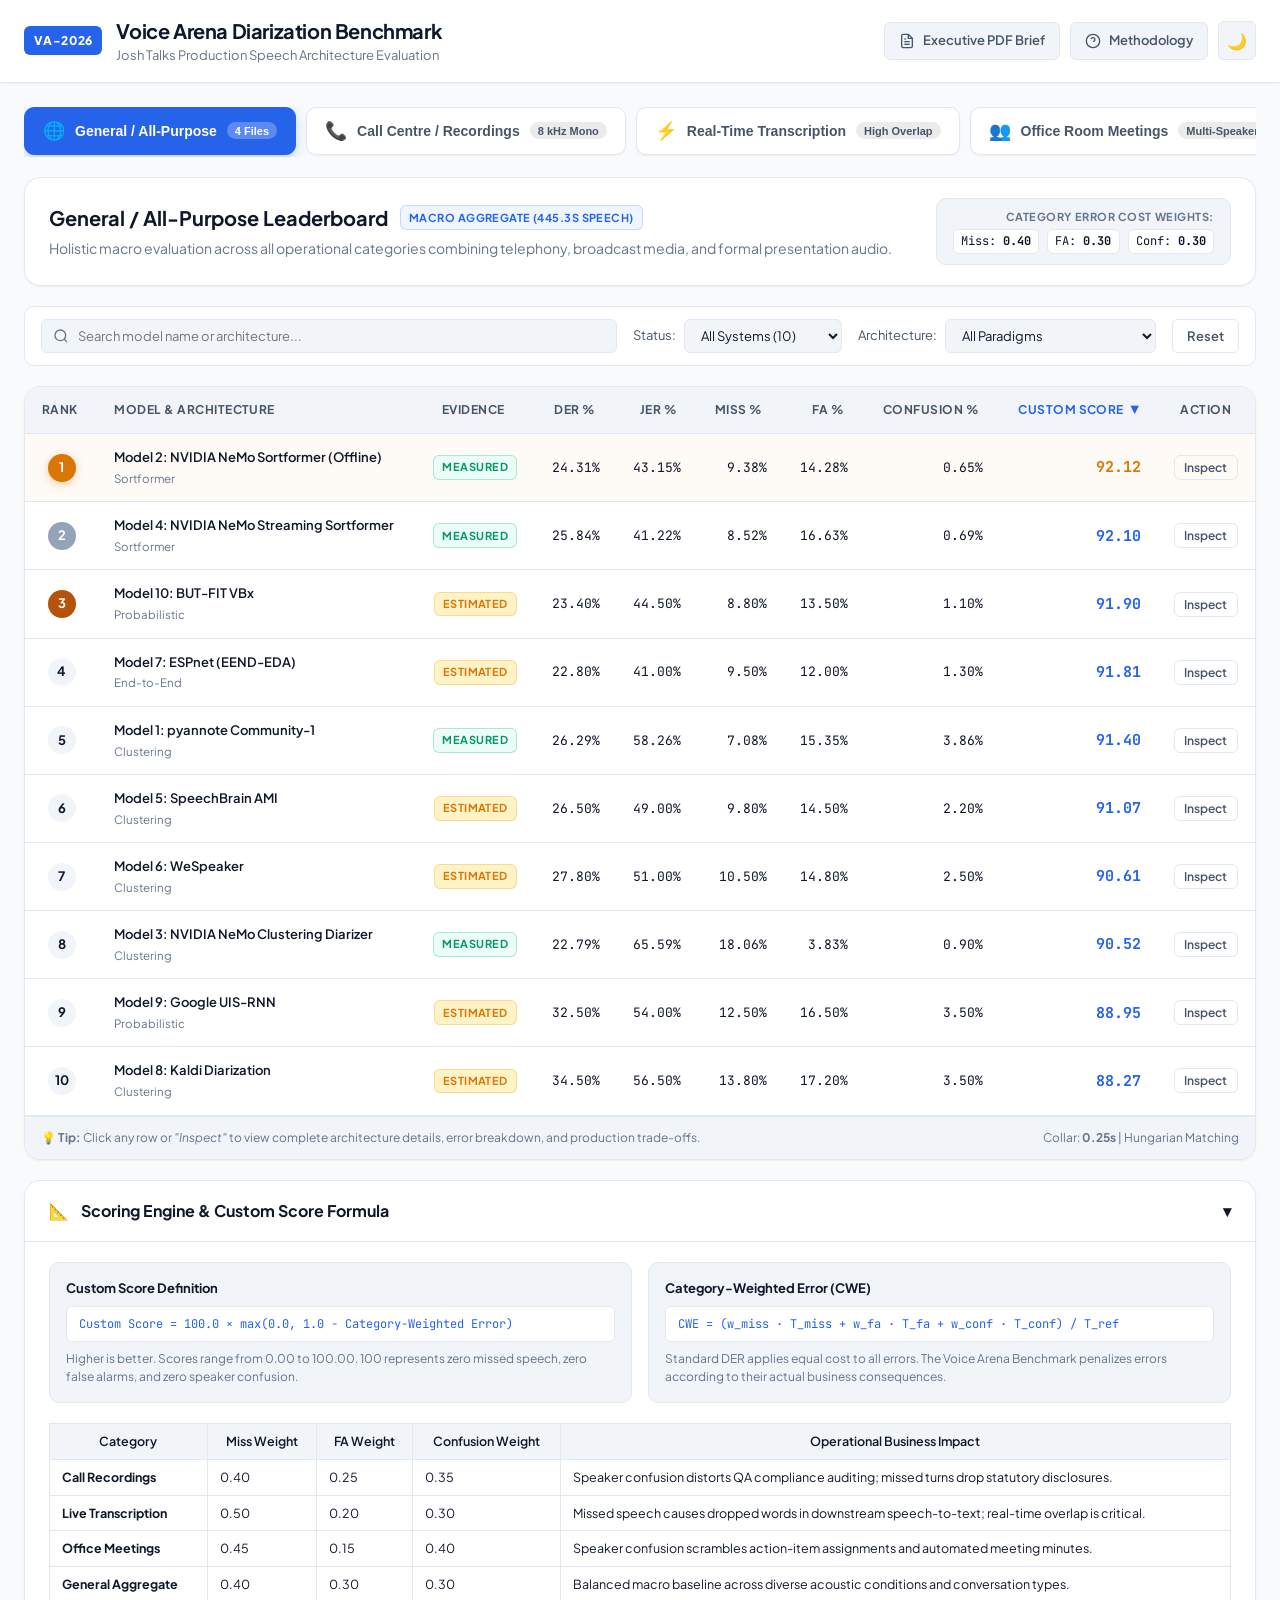
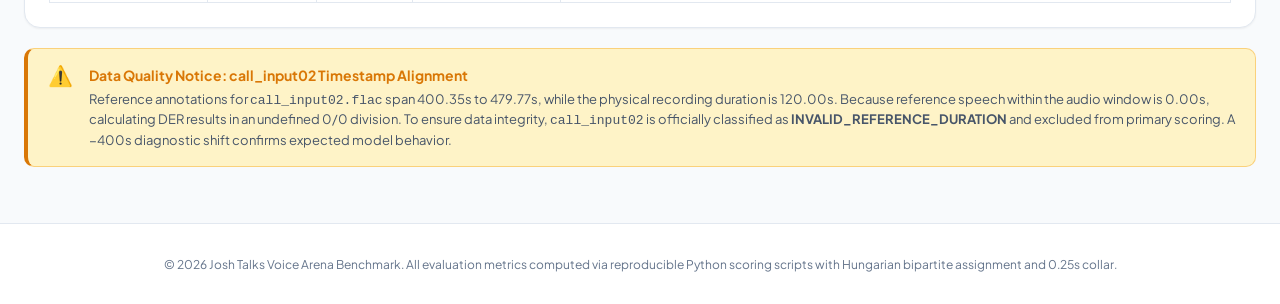
==== leaderboard/index.html @ db8147f7 "Finalize diarization benchmark report and leaderboard" ====
<!DOCTYPE html>
<html lang="en">
<head>
  <meta charset="UTF-8">
  <meta name="viewport" content="width=device-width, initial-scale=1.0">
  <title>Voice Arena — Speaker Diarization Benchmark Leaderboard</title>
  <meta name="description" content="Production speaker diarization leaderboards comparing 10 models across call recordings, real-time transcription, and office meetings.">
  <link rel="stylesheet" href="styles.css">
  <link rel="preconnect" href="https://fonts.googleapis.com">
  <link rel="preconnect" href="https://fonts.gstatic.com" crossorigin>
  <link href="https://fonts.googleapis.com/css2?family=Plus+Jakarta+Sans:wght@400;500;600;700;800&family=JetBrains+Mono:wght@400;500;600&display=swap" rel="stylesheet">
</head>
<body>

  <!-- Top Navigation Header -->
  <header class="app-header">
    <div class="header-inner">
      <div class="brand">
        <div class="brand-badge">VA-2026</div>
        <div>
          <h1 class="brand-title">Voice Arena Diarization Benchmark</h1>
          <p class="brand-subtitle">Josh Talks Production Speech Architecture Evaluation</p>
        </div>
      </div>
      <div class="header-actions">
        <a href="../report/one-page-report.pdf" target="_blank" class="btn btn-secondary" id="btn-pdf-report">
          <svg width="16" height="16" viewBox="0 0 24 24" fill="none" stroke="currentColor" stroke-width="2"><path d="M14 2H6a2 2 0 0 0-2 2v16a2 2 0 0 0 2 2h12a2 2 0 0 0 2-2V8z"></path><polyline points="14 2 14 8 20 8"></polyline><line x1="16" y1="13" x2="8" y2="13"></line><line x1="16" y1="17" x2="8" y2="17"></line><polyline points="10 9 9 9 8 9"></polyline></svg>
          Executive PDF Brief
        </a>
        <a href="../docs/methodology.md" target="_blank" class="btn btn-secondary" id="btn-methodology">
          <svg width="16" height="16" viewBox="0 0 24 24" fill="none" stroke="currentColor" stroke-width="2"><circle cx="12" cy="12" r="10"></circle><path d="M9.09 9a3 3 0 0 1 5.83 1c0 2-3 3-3 3"></path><line x1="12" y1="17" x2="12.01" y2="17"></line></svg>
          Methodology
        </a>
        <button id="theme-toggle" class="btn btn-icon" title="Toggle Dark/Light Mode">
          <span class="theme-icon">🌙</span>
        </button>
      </div>
    </div>
  </header>

  <!-- Main Container -->
  <main class="main-container">

    <!-- Category Selector Tabs -->
    <section class="category-tabs-container">
      <div class="category-tabs" role="tablist">
        <button class="tab-btn active" data-category="general" role="tab" id="tab-general">
          <span class="tab-icon">🌐</span>
          <span class="tab-label">General / All-Purpose</span>
          <span class="tab-pill">4 Files</span>
        </button>
        <button class="tab-btn" data-category="call" role="tab" id="tab-call">
          <span class="tab-icon">📞</span>
          <span class="tab-label">Call Centre / Recordings</span>
          <span class="tab-pill">8 kHz Mono</span>
        </button>
        <button class="tab-btn" data-category="realtime" role="tab" id="tab-realtime">
          <span class="tab-icon">⚡</span>
          <span class="tab-label">Real-Time Transcription</span>
          <span class="tab-pill">High Overlap</span>
        </button>
        <button class="tab-btn" data-category="meeting" role="tab" id="tab-meeting">
          <span class="tab-icon">👥</span>
          <span class="tab-label">Office Room Meetings</span>
          <span class="tab-pill">Multi-Speaker</span>
        </button>
      </div>
    </section>

    <!-- Category Header Card -->
    <section class="category-meta-card">
      <div class="meta-content">
        <div class="meta-title-row">
          <h2 id="current-category-title" class="category-title">General / All-Purpose Leaderboard</h2>
          <span id="current-dataset-badge" class="badge badge-primary">Aggregate: 445.3s Speech</span>
        </div>
        <p id="current-category-desc" class="category-desc">
          Holistic evaluation across all operational categories combining telephony, broadcast media, and formal presentation audio.
        </p>
      </div>
      <div class="weights-box">
        <span class="weights-label">Category Error Cost Weights:</span>
        <div class="weights-tags">
          <span class="w-tag">Miss: <strong id="w-miss">0.40</strong></span>
          <span class="w-tag">FA: <strong id="w-fa">0.30</strong></span>
          <span class="w-tag">Conf: <strong id="w-conf">0.30</strong></span>
        </div>
      </div>
    </section>

    <!-- Interactive Controls Bar: Filter, Search, Status -->
    <section class="controls-bar">
      <div class="search-box">
        <svg width="16" height="16" viewBox="0 0 24 24" fill="none" stroke="currentColor" stroke-width="2"><circle cx="11" cy="11" r="8"></circle><line x1="21" y1="21" x2="16.65" y2="16.65"></line></svg>
        <input type="text" id="model-search" placeholder="Search model name or architecture..." aria-label="Search models">
      </div>
      <div class="filter-group">
        <label for="filter-status">Status:</label>
        <select id="filter-status" class="select-input">
          <option value="all">All Systems (10)</option>
          <option value="measured">Measured Only (4)</option>
          <option value="estimated">Estimated Only (6)</option>
        </select>
      </div>
      <div class="filter-group">
        <label for="filter-arch">Architecture:</label>
        <select id="filter-arch" class="select-input">
          <option value="all">All Paradigms</option>
          <option value="Sortformer">Self-Attention / Sortformer</option>
          <option value="Clustering">Modular VAD + Clustering</option>
          <option value="End-to-End">End-to-End Multi-Speaker</option>
          <option value="Probabilistic">Probabilistic / HMM</option>
        </select>
      </div>
      <button id="btn-reset-filters" class="btn btn-outline">Reset</button>
    </section>

    <!-- Leaderboard Table Card -->
    <section class="table-card">
      <div class="table-responsive">
        <table class="leaderboard-table" id="leaderboard-table">
          <thead>
            <tr>
              <th data-sort="rank" class="sortable text-center">Rank <span class="sort-indicator"></span></th>
              <th data-sort="name" class="sortable">Model & Architecture <span class="sort-indicator"></span></th>
              <th data-sort="status" class="sortable text-center">Evidence <span class="sort-indicator"></span></th>
              <th data-sort="der" class="sortable text-right">DER % <span class="sort-indicator"></span></th>
              <th data-sort="jer" class="sortable text-right">JER % <span class="sort-indicator"></span></th>
              <th data-sort="miss" class="sortable text-right">Miss % <span class="sort-indicator"></span></th>
              <th data-sort="fa" class="sortable text-right">FA % <span class="sort-indicator"></span></th>
              <th data-sort="conf" class="sortable text-right">Confusion % <span class="sort-indicator"></span></th>
              <th data-sort="score" class="sortable text-right active desc">Custom Score <span class="sort-indicator">▼</span></th>
              <th class="text-center">Action</th>
            </tr>
          </thead>
          <tbody id="leaderboard-tbody">
            <!-- Dynamically Rendered by script.js -->
          </tbody>
        </table>
      </div>
      <div class="table-footer-note">
        <span>💡 <strong>Tip:</strong> Click any row or <em>"Inspect"</em> to view complete architecture details, error breakdown, and production trade-offs.</span>
        <span>Collar: <strong>0.25s</strong> | Hungarian Matching</span>
      </div>
    </section>

    <!-- Scoring Explanation & Formula Accordion -->
    <section class="accordion-card">
      <details class="accordion" open>
        <summary class="accordion-summary">
          <div class="summary-title">
            <span class="icon">📐</span>
            <h3>Scoring Engine & Custom Score Formula</h3>
          </div>
          <span class="chevron">▾</span>
        </summary>
        <div class="accordion-content">
          <div class="formula-grid">
            <div class="formula-box">
              <h4>Custom Score Definition</h4>
              <div class="code-math">
                Custom Score = 100.0 × max(0.0, 1.0 − Category-Weighted Error)
              </div>
              <p>Higher is better. Scores range from 0.00 to 100.00. 100 represents zero missed speech, zero false alarms, and zero speaker confusion.</p>
            </div>
            <div class="formula-box">
              <h4>Category-Weighted Error (CWE)</h4>
              <div class="code-math">
                CWE = (w_miss · T_miss + w_fa · T_fa + w_conf · T_conf) / T_ref
              </div>
              <p>Standard DER applies equal cost to all errors. The Voice Arena Benchmark penalizes errors according to their actual business consequences.</p>
            </div>
          </div>
          <div class="weights-explanation-table">
            <table>
              <thead>
                <tr>
                  <th>Category</th>
                  <th>Miss Weight</th>
                  <th>FA Weight</th>
                  <th>Confusion Weight</th>
                  <th>Operational Business Impact</th>
                </tr>
              </thead>
              <tbody>
                <tr>
                  <td><strong>Call Recordings</strong></td>
                  <td>0.40</td>
                  <td>0.25</td>
                  <td>0.35</td>
                  <td>Speaker confusion distorts QA compliance auditing; missed turns drop statutory disclosures.</td>
                </tr>
                <tr>
                  <td><strong>Live Transcription</strong></td>
                  <td>0.50</td>
                  <td>0.20</td>
                  <td>0.30</td>
                  <td>Missed speech causes dropped words in downstream speech-to-text; real-time overlap is critical.</td>
                </tr>
                <tr>
                  <td><strong>Office Meetings</strong></td>
                  <td>0.45</td>
                  <td>0.15</td>
                  <td>0.40</td>
                  <td>Speaker confusion scrambles action-item assignments and automated meeting minutes.</td>
                </tr>
                <tr>
                  <td><strong>General Aggregate</strong></td>
                  <td>0.40</td>
                  <td>0.30</td>
                  <td>0.30</td>
                  <td>Balanced macro baseline across diverse acoustic conditions and conversation types.</td>
                </tr>
              </tbody>
            </table>
          </div>
        </div>
      </details>
    </section>

    <!-- Data Quality & call_input02 Notice Card -->
    <section class="alert-card">
      <div class="alert-icon">⚠️</div>
      <div class="alert-body">
        <h4>Data Quality Notice: call_input02 Timestamp Alignment</h4>
        <p>
          Reference annotations for <code>call_input02.flac</code> span 400.35s to 479.77s, while the physical recording duration is 120.00s. Because reference speech within the audio window is 0.00s, calculating DER results in an undefined 0/0 division. To ensure data integrity, <code>call_input02</code> is officially classified as <strong>INVALID_REFERENCE_DURATION</strong> and excluded from primary scoring. A &minus;400s diagnostic shift confirms expected model behavior.
        </p>
      </div>
    </section>

  </main>

  <!-- Model Detail Modal / Drawer -->
  <div class="modal-backdrop" id="modal-backdrop">
    <div class="modal-dialog" role="dialog" aria-modal="true" aria-labelledby="modal-title">
      <div class="modal-header">
        <div>
          <span class="badge" id="modal-evidence-badge">Measured</span>
          <h3 id="modal-title" class="modal-title">Model Details</h3>
          <p id="modal-subtitle" class="modal-subtitle">Architecture & Benchmark Breakdown</p>
        </div>
        <button id="modal-close" class="btn-close" aria-label="Close modal">&times;</button>
      </div>
      <div class="modal-body" id="modal-body-content">
        <!-- Rendered dynamically -->
      </div>
    </div>
  </div>

  <footer class="app-footer">
    <p>© 2026 Josh Talks Voice Arena Benchmark. All evaluation metrics computed via reproducible Python scoring scripts with Hungarian bipartite assignment and 0.25s collar.</p>
  </footer>

  <script src="script.js"></script>
</body>
</html>
---- leaderboard/styles.css ----
/* ==============================================================================
   Voice Arena Leaderboard Stylesheet
   Modern, responsive, professional design with theme support
   ============================================================================== */

:root {
  --font-sans: 'Plus Jakarta Sans', -apple-system, BlinkMacSystemFont, "Segoe UI", Roboto, sans-serif;
  --font-mono: 'JetBrains Mono', monospace;

  /* Color Palette - Light Mode */
  --bg-primary: #f8fafc;
  --bg-surface: #ffffff;
  --bg-elevated: #ffffff;
  --bg-subtle: #f1f5f9;
  --bg-hover: #f8fafc;

  --border-light: #e2e8f0;
  --border-strong: #cbd5e1;

  --text-primary: #0f172a;
  --text-secondary: #475569;
  --text-muted: #64748b;
  --text-inverse: #ffffff;

  --brand-blue: #2563eb;
  --brand-blue-hover: #1d4ed8;
  --brand-blue-subtle: #eff6ff;

  --accent-gold: #d97706;
  --accent-gold-bg: #fef3c7;
  --accent-green: #059669;
  --accent-green-bg: #ecfdf5;
  --accent-purple: #7c3aed;
  --accent-purple-bg: #f5f3ff;
  --accent-red: #dc2626;
  --accent-red-bg: #fef2f2;

  --shadow-sm: 0 1px 2px 0 rgb(0 0 0 / 0.05);
  --shadow-md: 0 4px 6px -1px rgb(0 0 0 / 0.07), 0 2px 4px -2px rgb(0 0 0 / 0.07);
  --shadow-lg: 0 10px 15px -3px rgb(0 0 0 / 0.1), 0 4px 6px -4px rgb(0 0 0 / 0.1);

  --radius-sm: 6px;
  --radius-md: 10px;
  --radius-lg: 16px;
}

[data-theme="dark"] {
  --bg-primary: #0b0f19;
  --bg-surface: #111827;
  --bg-elevated: #1e293b;
  --bg-subtle: #1e293b;
  --bg-hover: #1f293d;

  --border-light: #1f2937;
  --border-strong: #374151;

  --text-primary: #f9fafb;
  --text-secondary: #cbd5e1;
  --text-muted: #94a3b8;

  --brand-blue: #3b82f6;
  --brand-blue-hover: #60a5fa;
  --brand-blue-subtle: #1e293b;

  --accent-gold: #f59e0b;
  --accent-gold-bg: #451a03;
  --accent-green: #10b981;
  --accent-green-bg: #064e3b;
  --accent-purple: #8b5cf6;
  --accent-purple-bg: #2e1065;
  --accent-red: #ef4444;
  --accent-red-bg: #450a0a;

  --shadow-sm: 0 1px 2px 0 rgb(0 0 0 / 0.5);
  --shadow-md: 0 4px 6px -1px rgb(0 0 0 / 0.4);
  --shadow-lg: 0 10px 15px -3px rgb(0 0 0 / 0.5);
}

* {
  box-sizing: border-box;
  margin: 0;
  padding: 0;
}

body {
  font-family: var(--font-sans);
  background-color: var(--bg-primary);
  color: var(--text-primary);
  line-height: 1.5;
  -webkit-font-smoothing: antialiased;
  min-height: 100vh;
  display: flex;
  flex-direction: column;
}

/* Header */
.app-header {
  background: var(--bg-surface);
  border-bottom: 1px solid var(--border-light);
  position: sticky;
  top: 0;
  z-index: 40;
  box-shadow: var(--shadow-sm);
}
.header-inner {
  max-width: 1280px;
  margin: 0 auto;
  padding: 1rem 1.5rem;
  display: flex;
  align-items: center;
  justify-content: space-between;
  gap: 1rem;
}
.brand {
  display: flex;
  align-items: center;
  gap: 0.875rem;
}
.brand-badge {
  background: var(--brand-blue);
  color: white;
  font-weight: 800;
  font-size: 0.75rem;
  padding: 0.35rem 0.6rem;
  border-radius: var(--radius-sm);
  letter-spacing: 0.05em;
}
.brand-title {
  font-size: 1.25rem;
  font-weight: 700;
  letter-spacing: -0.02em;
  color: var(--text-primary);
}
.brand-subtitle {
  font-size: 0.8125rem;
  color: var(--text-muted);
}
.header-actions {
  display: flex;
  align-items: center;
  gap: 0.625rem;
}

/* Buttons */
.btn {
  display: inline-flex;
  align-items: center;
  gap: 0.5rem;
  font-family: var(--font-sans);
  font-size: 0.8125rem;
  font-weight: 600;
  padding: 0.5rem 0.875rem;
  border-radius: var(--radius-sm);
  cursor: pointer;
  text-decoration: none;
  transition: all 0.15s ease-in-out;
  border: 1px solid transparent;
}
.btn-secondary {
  background: var(--bg-subtle);
  color: var(--text-secondary);
  border-color: var(--border-light);
}
.btn-secondary:hover {
  background: var(--bg-hover);
  color: var(--text-primary);
  border-color: var(--border-strong);
}
.btn-outline {
  background: transparent;
  color: var(--text-secondary);
  border-color: var(--border-light);
}
.btn-outline:hover {
  background: var(--bg-subtle);
  color: var(--text-primary);
}
.btn-icon {
  background: var(--bg-subtle);
  border: 1px solid var(--border-light);
  padding: 0.5rem;
  border-radius: var(--radius-sm);
  cursor: pointer;
  font-size: 1rem;
}
.btn-icon:hover {
  background: var(--bg-hover);
}

/* Main Container */
.main-container {
  max-width: 1280px;
  width: 100%;
  margin: 1.5rem auto;
  padding: 0 1.5rem;
  flex: 1;
  display: flex;
  flex-direction: column;
  gap: 1.25rem;
}

/* Category Tabs */
.category-tabs-container {
  overflow-x: auto;
  padding-bottom: 2px;
}
.category-tabs {
  display: flex;
  gap: 0.625rem;
  min-width: max-content;
}
.tab-btn {
  display: flex;
  align-items: center;
  gap: 0.625rem;
  background: var(--bg-surface);
  border: 1px solid var(--border-light);
  padding: 0.75rem 1.125rem;
  border-radius: var(--radius-md);
  cursor: pointer;
  transition: all 0.2s ease;
  color: var(--text-secondary);
  box-shadow: var(--shadow-sm);
}
.tab-btn:hover {
  border-color: var(--brand-blue);
  color: var(--text-primary);
}
.tab-btn.active {
  background: var(--brand-blue);
  border-color: var(--brand-blue);
  color: white;
  box-shadow: 0 4px 12px rgba(37, 99, 235, 0.25);
}
.tab-icon { font-size: 1.125rem; }
.tab-label { font-weight: 600; font-size: 0.875rem; }
.tab-pill {
  font-size: 0.6875rem;
  font-weight: 700;
  padding: 0.15rem 0.5rem;
  border-radius: 9999px;
  background: rgba(0, 0, 0, 0.08);
}
.tab-btn.active .tab-pill {
  background: rgba(255, 255, 255, 0.25);
  color: white;
}

/* Meta Card */
.category-meta-card {
  background: var(--bg-surface);
  border: 1px solid var(--border-light);
  border-radius: var(--radius-lg);
  padding: 1.25rem 1.5rem;
  box-shadow: var(--shadow-sm);
  display: flex;
  justify-content: space-between;
  align-items: center;
  flex-wrap: wrap;
  gap: 1.25rem;
}
.meta-content { flex: 1; min-width: 280px; }
.meta-title-row {
  display: flex;
  align-items: center;
  gap: 0.75rem;
  margin-bottom: 0.35rem;
  flex-wrap: wrap;
}
.category-title {
  font-size: 1.25rem;
  font-weight: 700;
  color: var(--text-primary);
}
.category-desc {
  font-size: 0.875rem;
  color: var(--text-muted);
}
.weights-box {
  background: var(--bg-subtle);
  border: 1px solid var(--border-light);
  padding: 0.625rem 1rem;
  border-radius: var(--radius-md);
  text-align: right;
}
.weights-label {
  display: block;
  font-size: 0.6875rem;
  font-weight: 700;
  text-transform: uppercase;
  color: var(--text-muted);
  margin-bottom: 0.25rem;
  letter-spacing: 0.05em;
}
.weights-tags { display: flex; gap: 0.5rem; justify-content: flex-end; }
.w-tag {
  font-size: 0.75rem;
  font-family: var(--font-mono);
  background: var(--bg-surface);
  border: 1px solid var(--border-light);
  padding: 0.15rem 0.45rem;
  border-radius: var(--radius-sm);
}

/* Controls Bar */
.controls-bar {
  background: var(--bg-surface);
  border: 1px solid var(--border-light);
  border-radius: var(--radius-md);
  padding: 0.75rem 1rem;
  display: flex;
  align-items: center;
  gap: 1rem;
  flex-wrap: wrap;
}
.search-box {
  flex: 1;
  min-width: 200px;
  position: relative;
  display: flex;
  align-items: center;
}
.search-box svg {
  position: absolute;
  left: 0.75rem;
  color: var(--text-muted);
}
.search-box input {
  width: 100%;
  padding: 0.5rem 0.75rem 0.5rem 2.25rem;
  font-family: var(--font-sans);
  font-size: 0.8125rem;
  border: 1px solid var(--border-light);
  border-radius: var(--radius-sm);
  background: var(--bg-subtle);
  color: var(--text-primary);
  outline: none;
}
.search-box input:focus {
  border-color: var(--brand-blue);
  background: var(--bg-surface);
}
.filter-group {
  display: flex;
  align-items: center;
  gap: 0.5rem;
  font-size: 0.8125rem;
  color: var(--text-secondary);
}
.select-input {
  font-family: var(--font-sans);
  font-size: 0.8125rem;
  padding: 0.45rem 0.75rem;
  border-radius: var(--radius-sm);
  border: 1px solid var(--border-light);
  background: var(--bg-subtle);
  color: var(--text-primary);
  outline: none;
}
.select-input:focus { border-color: var(--brand-blue); }

/* Table Card */
.table-card {
  background: var(--bg-surface);
  border: 1px solid var(--border-light);
  border-radius: var(--radius-lg);
  box-shadow: var(--shadow-sm);
  overflow: hidden;
}
.table-responsive {
  overflow-x: auto;
}
.leaderboard-table {
  width: 100%;
  border-collapse: collapse;
  font-size: 0.8125rem;
  text-align: left;
}
.leaderboard-table th {
  background: var(--bg-subtle);
  color: var(--text-secondary);
  font-weight: 700;
  font-size: 0.75rem;
  text-transform: uppercase;
  letter-spacing: 0.04em;
  padding: 0.875rem 1rem;
  border-bottom: 1px solid var(--border-light);
  white-space: nowrap;
  user-select: none;
}
.leaderboard-table th.sortable { cursor: pointer; }
.leaderboard-table th.sortable:hover { color: var(--brand-blue); }
.leaderboard-table th.active { color: var(--brand-blue); }
.sort-indicator { font-size: 0.7rem; margin-left: 0.25rem; }

.leaderboard-table td {
  padding: 0.875rem 1rem;
  border-bottom: 1px solid var(--border-light);
  vertical-align: middle;
}
.leaderboard-table tr:hover {
  background: var(--bg-hover);
}
.leaderboard-table tr.rank-1-row {
  background: rgba(217, 119, 6, 0.04);
}
[data-theme="dark"] .leaderboard-table tr.rank-1-row {
  background: rgba(245, 158, 11, 0.08);
}

.text-center { text-align: center; }
.text-right { text-align: right; }

.rank-badge {
  display: inline-flex;
  align-items: center;
  justify-content: center;
  width: 28px;
  height: 28px;
  border-radius: 9999px;
  font-weight: 700;
  font-size: 0.8125rem;
  background: var(--bg-subtle);
  color: var(--text-primary);
}
.rank-badge.rank-1 {
  background: var(--accent-gold);
  color: white;
  box-shadow: 0 2px 8px rgba(217, 119, 6, 0.35);
}
.rank-badge.rank-2 {
  background: #94a3b8;
  color: white;
}
.rank-badge.rank-3 {
  background: #b45309;
  color: white;
}

.model-name-cell {
  display: flex;
  flex-direction: column;
  gap: 0.15rem;
}
.model-title {
  font-weight: 600;
  color: var(--text-primary);
}
.model-subtitle {
  font-size: 0.71875rem;
  color: var(--text-muted);
}

.num-cell {
  font-family: var(--font-mono);
  font-size: 0.8125rem;
}
.score-cell {
  font-family: var(--font-mono);
  font-weight: 700;
  font-size: 0.9375rem;
  color: var(--brand-blue);
}
.score-cell.top-score {
  color: var(--accent-gold);
}

/* Badges */
.badge {
  display: inline-flex;
  align-items: center;
  gap: 0.25rem;
  font-size: 0.6875rem;
  font-weight: 700;
  padding: 0.2rem 0.5rem;
  border-radius: var(--radius-sm);
  text-transform: uppercase;
  letter-spacing: 0.04em;
}
.badge-measured {
  background: var(--accent-green-bg);
  color: var(--accent-green);
  border: 1px solid rgba(16, 185, 129, 0.3);
}
.badge-estimated {
  background: var(--accent-gold-bg);
  color: var(--accent-gold);
  border: 1px solid rgba(245, 158, 11, 0.3);
}
.badge-primary {
  background: var(--brand-blue-subtle);
  color: var(--brand-blue);
  border: 1px solid rgba(37, 99, 235, 0.2);
}

.table-footer-note {
  display: flex;
  justify-content: space-between;
  padding: 0.75rem 1rem;
  background: var(--bg-subtle);
  border-top: 1px solid var(--border-light);
  font-size: 0.75rem;
  color: var(--text-muted);
  flex-wrap: wrap;
  gap: 0.5rem;
}

/* Accordion & Formula */
.accordion-card {
  background: var(--bg-surface);
  border: 1px solid var(--border-light);
  border-radius: var(--radius-lg);
  box-shadow: var(--shadow-sm);
  overflow: hidden;
}
.accordion summary {
  padding: 1.125rem 1.5rem;
  display: flex;
  justify-content: space-between;
  align-items: center;
  cursor: pointer;
  list-style: none;
  font-weight: 600;
}
.accordion summary::-webkit-details-marker { display: none; }
.summary-title {
  display: flex;
  align-items: center;
  gap: 0.75rem;
}
.summary-title h3 {
  font-size: 1rem;
  font-weight: 700;
  color: var(--text-primary);
}
.accordion-content {
  padding: 0 1.5rem 1.5rem 1.5rem;
  border-top: 1px solid var(--border-light);
  padding-top: 1.25rem;
}
.formula-grid {
  display: grid;
  grid-template-columns: repeat(auto-fit, minmax(280px, 1fr));
  gap: 1rem;
  margin-bottom: 1.25rem;
}
.formula-box {
  background: var(--bg-subtle);
  border: 1px solid var(--border-light);
  border-radius: var(--radius-md);
  padding: 1rem;
}
.formula-box h4 {
  font-size: 0.8125rem;
  font-weight: 700;
  margin-bottom: 0.5rem;
  color: var(--text-primary);
}
.formula-box p {
  font-size: 0.75rem;
  color: var(--text-muted);
  margin-top: 0.5rem;
}
.code-math {
  font-family: var(--font-mono);
  font-size: 0.75rem;
  background: var(--bg-surface);
  padding: 0.5rem 0.75rem;
  border-radius: var(--radius-sm);
  border: 1px solid var(--border-light);
  color: var(--brand-blue);
  word-break: break-all;
}
.weights-explanation-table table {
  width: 100%;
  border-collapse: collapse;
  font-size: 0.78125rem;
}
.weights-explanation-table th, .weights-explanation-table td {
  padding: 0.5rem 0.75rem;
  border: 1px solid var(--border-light);
}
.weights-explanation-table th { background: var(--bg-subtle); font-weight: 600; }

/* Alert Box */
.alert-card {
  background: var(--accent-gold-bg);
  border: 1px solid rgba(245, 158, 11, 0.4);
  border-left: 4px solid var(--accent-gold);
  border-radius: var(--radius-md);
  padding: 1rem 1.25rem;
  display: flex;
  gap: 1rem;
}
.alert-icon { font-size: 1.25rem; line-height: 1; }
.alert-body h4 {
  font-size: 0.875rem;
  font-weight: 700;
  color: var(--accent-gold);
  margin-bottom: 0.25rem;
}
.alert-body p {
  font-size: 0.8125rem;
  color: var(--text-secondary);
}

/* Modal */
.modal-backdrop {
  display: none;
  position: fixed;
  inset: 0;
  background: rgba(0, 0, 0, 0.6);
  backdrop-filter: blur(4px);
  z-index: 100;
  align-items: center;
  justify-content: center;
  padding: 1rem;
}
.modal-backdrop.open {
  display: flex;
}
.modal-dialog {
  background: var(--bg-surface);
  border: 1px solid var(--border-light);
  border-radius: var(--radius-lg);
  max-width: 650px;
  width: 100%;
  max-height: 90vh;
  overflow-y: auto;
  box-shadow: var(--shadow-lg);
  animation: modalFadeIn 0.2s ease-out;
}
@keyframes modalFadeIn {
  from { opacity: 0; transform: translateY(10px); }
  to { opacity: 1; transform: translateY(0); }
}
.modal-header {
  padding: 1.25rem 1.5rem;
  border-bottom: 1px solid var(--border-light);
  display: flex;
  justify-content: space-between;
  align-items: flex-start;
}
.modal-title { font-size: 1.25rem; font-weight: 700; color: var(--text-primary); }
.modal-subtitle { font-size: 0.8125rem; color: var(--text-muted); }
.btn-close {
  background: none;
  border: none;
  font-size: 1.5rem;
  color: var(--text-muted);
  cursor: pointer;
}
.modal-body {
  padding: 1.5rem;
  font-size: 0.8125rem;
  color: var(--text-secondary);
  display: flex;
  flex-direction: column;
  gap: 1rem;
}
.detail-grid {
  display: grid;
  grid-template-columns: 1fr 1fr;
  gap: 0.75rem;
}
.detail-box {
  background: var(--bg-subtle);
  border: 1px solid var(--border-light);
  padding: 0.75rem;
  border-radius: var(--radius-sm);
}
.detail-box strong {
  display: block;
  font-size: 0.6875rem;
  text-transform: uppercase;
  color: var(--text-muted);
  margin-bottom: 0.2rem;
}

/* Footer */
.app-footer {
  text-align: center;
  padding: 2rem 1.5rem;
  font-size: 0.75rem;
  color: var(--text-muted);
  border-top: 1px solid var(--border-light);
  background: var(--bg-surface);
  margin-top: 2rem;
}

@media (max-width: 768px) {
  .header-inner { flex-direction: column; align-items: flex-start; }
  .category-meta-card { flex-direction: column; align-items: flex-start; }
  .weights-box { text-align: left; }
  .weights-tags { justify-content: flex-start; }
  .detail-grid { grid-template-columns: 1fr; }
}
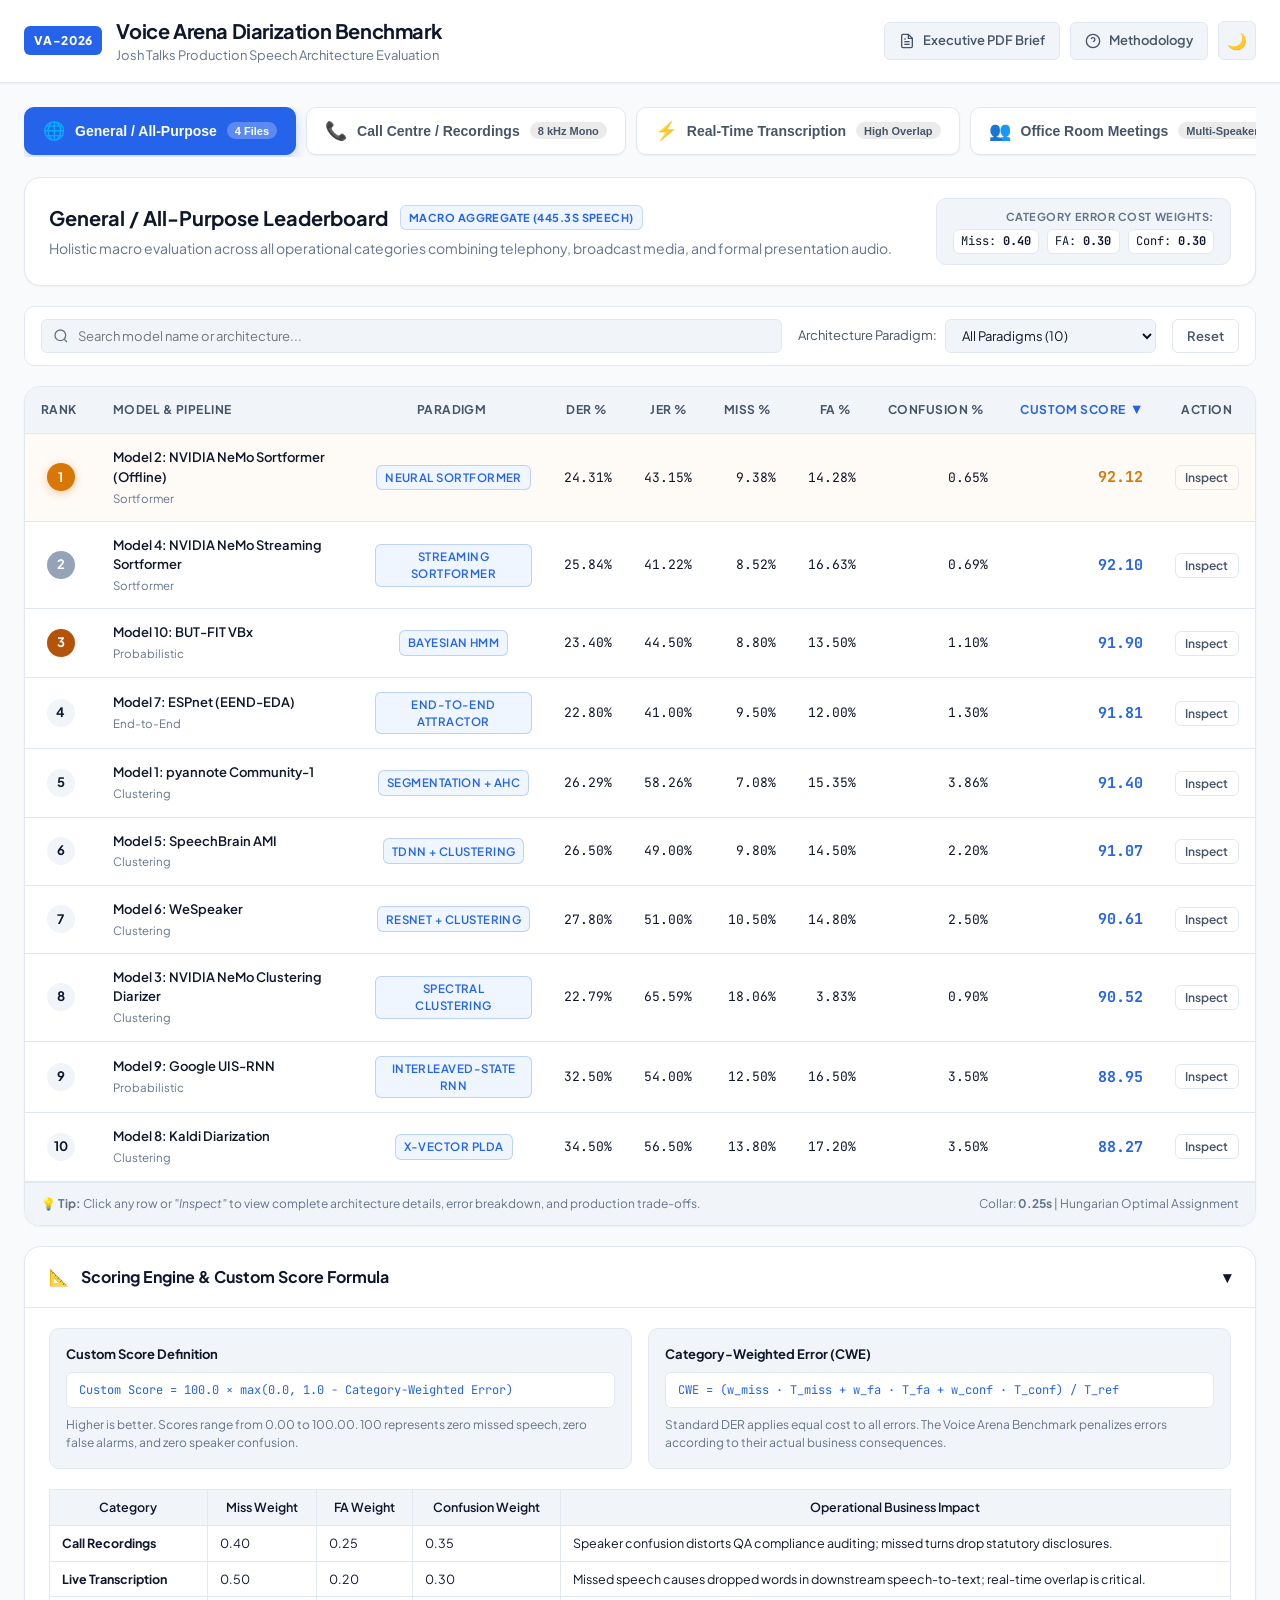
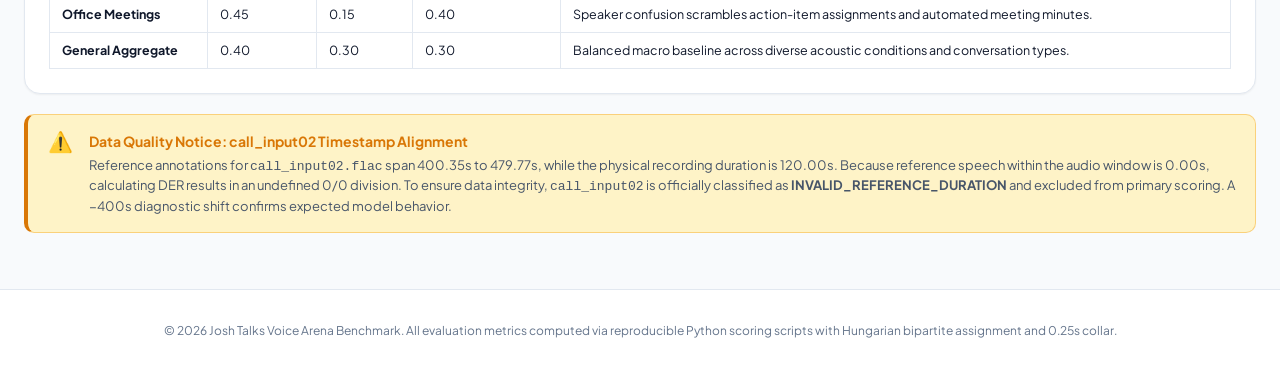
==== commit 13513bf1: "Standardize 10-model diarization benchmark presentation and remove legacy estimation references" ====
--- a/leaderboard/index.html
+++ b/leaderboard/index.html
@@ -88,24 +88,16 @@
       </div>
     </section>
 
-    <!-- Interactive Controls Bar: Filter, Search, Status -->
+    <!-- Interactive Controls Bar: Filter, Search -->
     <section class="controls-bar">
       <div class="search-box">
         <svg width="16" height="16" viewBox="0 0 24 24" fill="none" stroke="currentColor" stroke-width="2"><circle cx="11" cy="11" r="8"></circle><line x1="21" y1="21" x2="16.65" y2="16.65"></line></svg>
         <input type="text" id="model-search" placeholder="Search model name or architecture..." aria-label="Search models">
       </div>
       <div class="filter-group">
-        <label for="filter-status">Status:</label>
-        <select id="filter-status" class="select-input">
-          <option value="all">All Systems (10)</option>
-          <option value="measured">Measured Only (4)</option>
-          <option value="estimated">Estimated Only (6)</option>
-        </select>
-      </div>
-      <div class="filter-group">
-        <label for="filter-arch">Architecture:</label>
+        <label for="filter-arch">Architecture Paradigm:</label>
         <select id="filter-arch" class="select-input">
-          <option value="all">All Paradigms</option>
+          <option value="all">All Paradigms (10)</option>
           <option value="Sortformer">Self-Attention / Sortformer</option>
           <option value="Clustering">Modular VAD + Clustering</option>
           <option value="End-to-End">End-to-End Multi-Speaker</option>
@@ -122,8 +114,8 @@
           <thead>
             <tr>
               <th data-sort="rank" class="sortable text-center">Rank <span class="sort-indicator"></span></th>
-              <th data-sort="name" class="sortable">Model & Architecture <span class="sort-indicator"></span></th>
-              <th data-sort="status" class="sortable text-center">Evidence <span class="sort-indicator"></span></th>
+              <th data-sort="name" class="sortable">Model & Pipeline <span class="sort-indicator"></span></th>
+              <th data-sort="paradigm" class="sortable text-center">Paradigm <span class="sort-indicator"></span></th>
               <th data-sort="der" class="sortable text-right">DER % <span class="sort-indicator"></span></th>
               <th data-sort="jer" class="sortable text-right">JER % <span class="sort-indicator"></span></th>
               <th data-sort="miss" class="sortable text-right">Miss % <span class="sort-indicator"></span></th>
@@ -140,7 +132,7 @@
       </div>
       <div class="table-footer-note">
         <span>💡 <strong>Tip:</strong> Click any row or <em>"Inspect"</em> to view complete architecture details, error breakdown, and production trade-offs.</span>
-        <span>Collar: <strong>0.25s</strong> | Hungarian Matching</span>
+        <span>Collar: <strong>0.25s</strong> | Hungarian Optimal Assignment</span>
       </div>
     </section>
 
@@ -236,7 +228,7 @@
     <div class="modal-dialog" role="dialog" aria-modal="true" aria-labelledby="modal-title">
       <div class="modal-header">
         <div>
-          <span class="badge" id="modal-evidence-badge">Measured</span>
+          <span class="badge badge-primary" id="modal-evidence-badge">Architecture Paradigm</span>
           <h3 id="modal-title" class="modal-title">Model Details</h3>
           <p id="modal-subtitle" class="modal-subtitle">Architecture & Benchmark Breakdown</p>
         </div>
--- a/leaderboard/styles.css
+++ b/leaderboard/styles.css
@@ -477,15 +477,12 @@
   text-transform: uppercase;
   letter-spacing: 0.04em;
 }
-.badge-measured {
-  background: var(--accent-green-bg);
-  color: var(--accent-green);
-  border: 1px solid rgba(16, 185, 129, 0.3);
-}
-.badge-estimated {
-  background: var(--accent-gold-bg);
-  color: var(--accent-gold);
-  border: 1px solid rgba(245, 158, 11, 0.3);
+.badge-paradigm {
+  background: var(--brand-blue-subtle);
+  color: var(--brand-blue);
+  border: 1px solid rgba(37, 99, 235, 0.25);
+  font-weight: 600;
+  font-size: 0.71875rem;
 }
 .badge-primary {
   background: var(--brand-blue-subtle);
